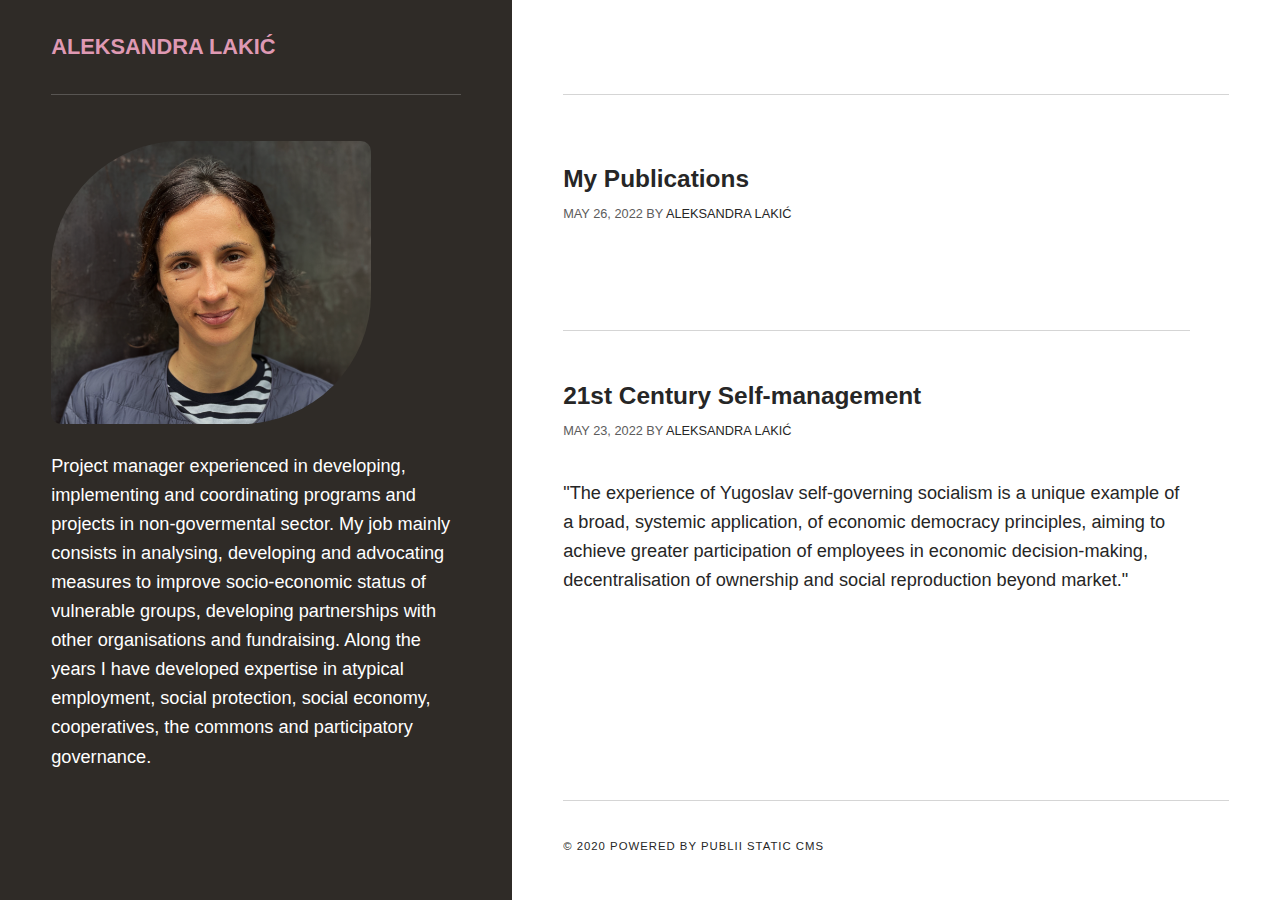
==== index.html @ 72e539fd "Updated from Publii" ====
<!DOCTYPE html><html lang="en"><head><meta charset="utf-8"><meta http-equiv="X-UA-Compatible" content="IE=edge"><meta name="viewport" content="width=device-width,initial-scale=1"><title>Aleksandra Lakić</title><meta name="generator" content="Publii Open-Source CMS for Static Site"><link rel="canonical" href="https://alekslakic.github.io/me/"><link rel="alternate" type="application/atom+xml" href="https://alekslakic.github.io/me/feed.xml"><link rel="alternate" type="application/json" href="https://alekslakic.github.io/me/feed.json"><meta property="og:title" content="Aleksandra Lakić"><meta property="og:site_name" content="Aleksandra Lakić"><meta property="og:description" content=""><meta property="og:url" content="https://alekslakic.github.io/me/"><meta property="og:type" content="website"><style>:root{--body-font:-apple-system,BlinkMacSystemFont,"Segoe UI",Roboto,Oxygen,Ubuntu,Cantarell,"Fira Sans","Droid Sans","Helvetica Neue",Arial,sans-serif,"Apple Color Emoji","Segoe UI Emoji","Segoe UI Symbol";--heading-font:var(--body-font);--logo-font:var(--body-font);--menu-font:var(--body-font)}</style><link rel="stylesheet" href="https://alekslakic.github.io/me/assets/css/style.css?v=4d9eaec50e1549c8563f634a3db238ff"><script type="application/ld+json">{"@context":"http://schema.org","@type":"Organization","name":"Aleksandra Lakić","url":"https://alekslakic.github.io/me/"}</script></head><body><div class="container js-container"><div class="content"><header class="top"><div class="top__item"><a class="logo" href="https://alekslakic.github.io/me/">Aleksandra Lakić</a></div><div class="top__item top__item--right"></div></header><main class="main"><div class="main__left"><header><p><img class="cv" src="aleks1.png"></p><p>Project manager experienced in developing, implementing and coordinating programs and projects in non-govermental sector. My job mainly consists in analysing, developing and advocating measures to improve socio-economic status of vulnerable groups, developing partnerships with other organisations and fundraising. Along the years I have developed expertise in atypical employment, social protection, social economy, cooperatives, the commons and participatory governance.</p></header></div><div class="main__right feed"><div><article class="feed__item"><header><h2><a href="https://alekslakic.github.io/me/my-publications.html">My Publications</a></h2><div class="post__meta"><time datetime="2022-05-26T16:14">May 26, 2022 </time>by <a href="https://alekslakic.github.io/me/authors/aleksandra-lakic/">Aleksandra Lakić</a></div></header><p></p></article><article class="feed__item"><header><h2><a href="https://alekslakic.github.io/me/21st-century-self-management.html">21st Century Self-management</a></h2><div class="post__meta"><time datetime="2022-05-23T21:13">May 23, 2022 </time>by <a href="https://alekslakic.github.io/me/authors/aleksandra-lakic/">Aleksandra Lakić</a></div></header><p>"The experience of Yugoslav self-governing socialism is a unique example of a broad, systemic application, of economic democracy principles, aiming to achieve greater participation of employees in economic decision-making, decentralisation of ownership and social reproduction beyond market."&nbsp;</p></article></div></div></main><footer class="footer"><div class="footer__copyright">&copy; 2020 Powered by Publii Static CMS</div></footer></div></div><script defer="defer" src="https://alekslakic.github.io/me/assets/js/scripts.min.js?v=babd20e2a0a25821e63a0529c9feaae0"></script><script>var images = document.querySelectorAll('img[loading]');

        for (var i = 0; i < images.length; i++) {
            if (images[i].complete) {
                images[i].classList.add('is-loaded');
            } else {
                images[i].addEventListener('load', function () {
                    this.classList.add('is-loaded');
                }, false);
            }
        }</script></body></html>
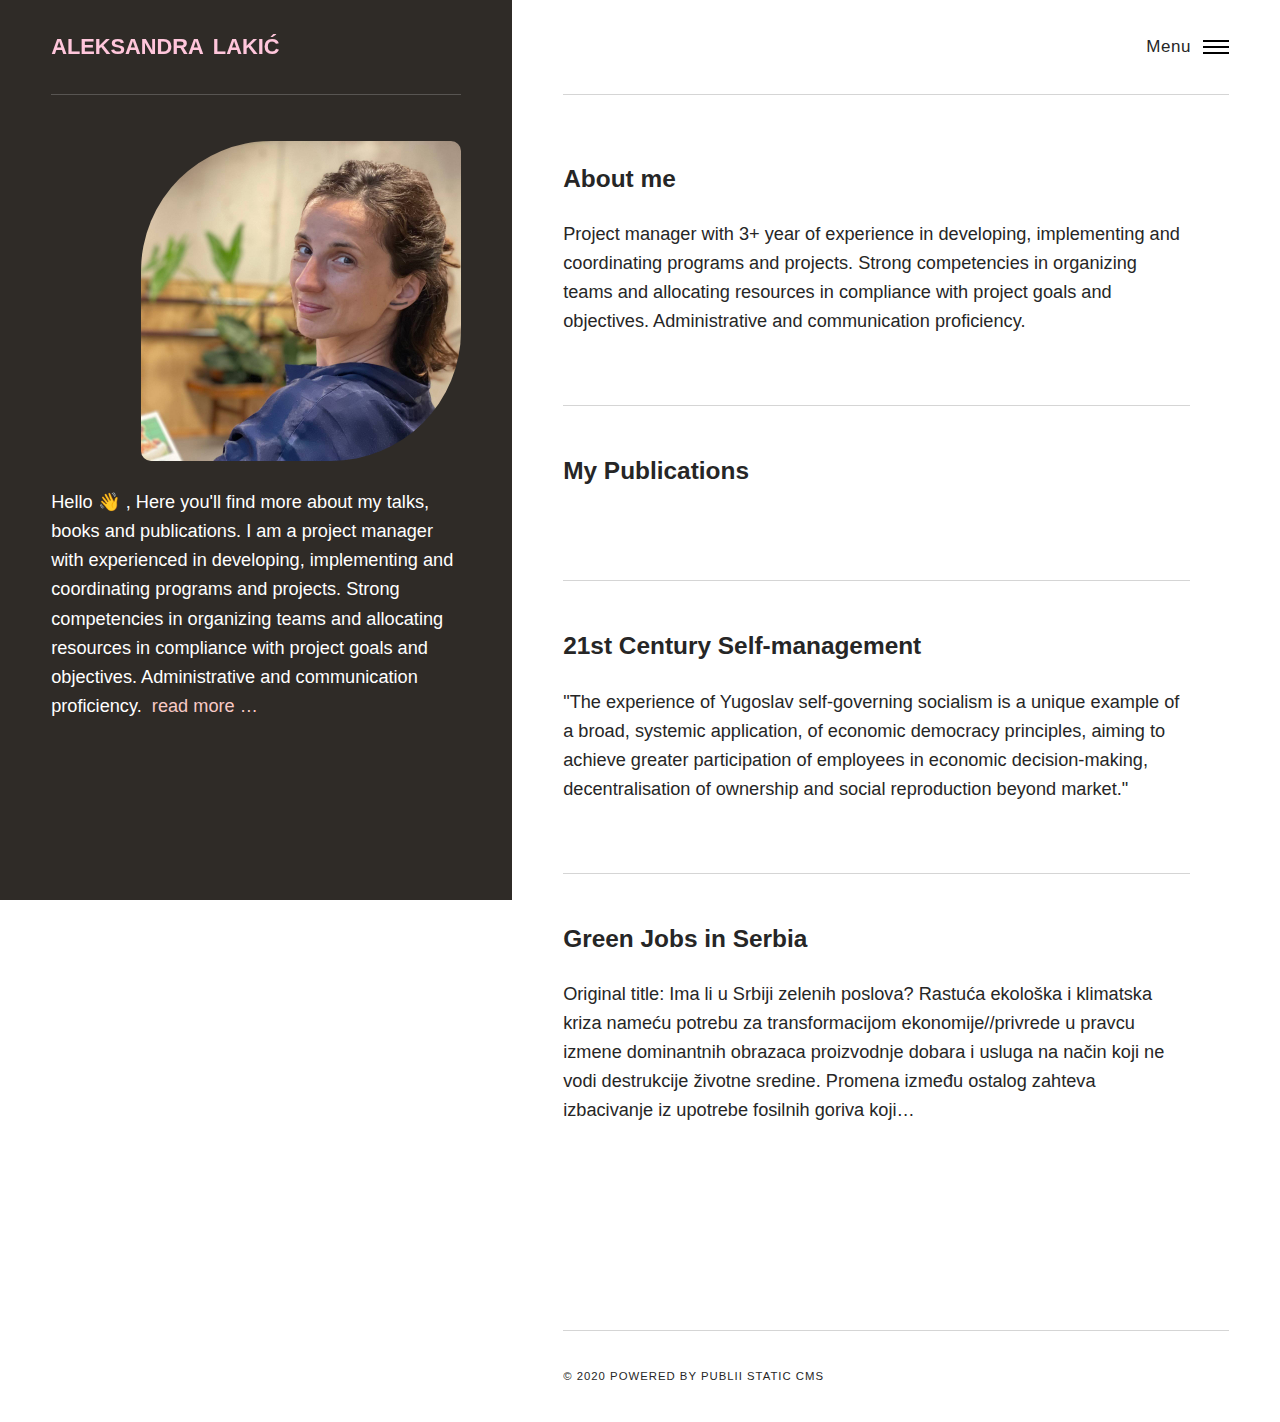
==== commit ef16802d: "Updated from Publii" ====
--- a/index.html
+++ b/index.html
@@ -1,4 +1,4 @@
-<!DOCTYPE html><html lang="en"><head><meta charset="utf-8"><meta http-equiv="X-UA-Compatible" content="IE=edge"><meta name="viewport" content="width=device-width,initial-scale=1"><title>Aleksandra Lakić</title><meta name="generator" content="Publii Open-Source CMS for Static Site"><link rel="canonical" href="https://alekslakic.github.io/me/"><link rel="alternate" type="application/atom+xml" href="https://alekslakic.github.io/me/feed.xml"><link rel="alternate" type="application/json" href="https://alekslakic.github.io/me/feed.json"><meta property="og:title" content="Aleksandra Lakić"><meta property="og:site_name" content="Aleksandra Lakić"><meta property="og:description" content=""><meta property="og:url" content="https://alekslakic.github.io/me/"><meta property="og:type" content="website"><style>:root{--body-font:-apple-system,BlinkMacSystemFont,"Segoe UI",Roboto,Oxygen,Ubuntu,Cantarell,"Fira Sans","Droid Sans","Helvetica Neue",Arial,sans-serif,"Apple Color Emoji","Segoe UI Emoji","Segoe UI Symbol";--heading-font:var(--body-font);--logo-font:var(--body-font);--menu-font:var(--body-font)}</style><link rel="stylesheet" href="https://alekslakic.github.io/me/assets/css/style.css?v=4d9eaec50e1549c8563f634a3db238ff"><script type="application/ld+json">{"@context":"http://schema.org","@type":"Organization","name":"Aleksandra Lakić","url":"https://alekslakic.github.io/me/"}</script></head><body><div class="container js-container"><div class="content"><header class="top"><div class="top__item"><a class="logo" href="https://alekslakic.github.io/me/">Aleksandra Lakić</a></div><div class="top__item top__item--right"></div></header><main class="main"><div class="main__left"><header><p><img class="cv" src="aleks1.png"></p><p>Project manager experienced in developing, implementing and coordinating programs and projects in non-govermental sector. My job mainly consists in analysing, developing and advocating measures to improve socio-economic status of vulnerable groups, developing partnerships with other organisations and fundraising. Along the years I have developed expertise in atypical employment, social protection, social economy, cooperatives, the commons and participatory governance.</p></header></div><div class="main__right feed"><div><article class="feed__item"><header><h2><a href="https://alekslakic.github.io/me/my-publications.html">My Publications</a></h2><div class="post__meta"><time datetime="2022-05-26T16:14">May 26, 2022 </time>by <a href="https://alekslakic.github.io/me/authors/aleksandra-lakic/">Aleksandra Lakić</a></div></header><p></p></article><article class="feed__item"><header><h2><a href="https://alekslakic.github.io/me/21st-century-self-management.html">21st Century Self-management</a></h2><div class="post__meta"><time datetime="2022-05-23T21:13">May 23, 2022 </time>by <a href="https://alekslakic.github.io/me/authors/aleksandra-lakic/">Aleksandra Lakić</a></div></header><p>"The experience of Yugoslav self-governing socialism is a unique example of a broad, systemic application, of economic democracy principles, aiming to achieve greater participation of employees in economic decision-making, decentralisation of ownership and social reproduction beyond market."&nbsp;</p></article></div></div></main><footer class="footer"><div class="footer__copyright">&copy; 2020 Powered by Publii Static CMS</div></footer></div></div><script defer="defer" src="https://alekslakic.github.io/me/assets/js/scripts.min.js?v=babd20e2a0a25821e63a0529c9feaae0"></script><script>var images = document.querySelectorAll('img[loading]');
+<!DOCTYPE html><html lang="en"><head><meta charset="utf-8"><meta http-equiv="X-UA-Compatible" content="IE=edge"><meta name="viewport" content="width=device-width,initial-scale=1"><title>Aleksandra</title><meta name="generator" content="Publii Open-Source CMS for Static Site"><link rel="canonical" href="https://alekslakic.github.io/me/"><link rel="alternate" type="application/atom+xml" href="https://alekslakic.github.io/me/feed.xml"><link rel="alternate" type="application/json" href="https://alekslakic.github.io/me/feed.json"><meta property="og:title" content="Aleksandra"><meta property="og:site_name" content="Aleksandra"><meta property="og:description" content=""><meta property="og:url" content="https://alekslakic.github.io/me/"><meta property="og:type" content="website"><style>:root{--body-font:-apple-system,BlinkMacSystemFont,"Segoe UI",Roboto,Oxygen,Ubuntu,Cantarell,"Fira Sans","Droid Sans","Helvetica Neue",Arial,sans-serif,"Apple Color Emoji","Segoe UI Emoji","Segoe UI Symbol";--heading-font:var(--body-font);--logo-font:var(--body-font);--menu-font:var(--body-font)}</style><link rel="stylesheet" href="https://alekslakic.github.io/me/assets/css/style.css?v=6a5460567e7decb06d8fcbb0d2ef4ff0"><script type="application/ld+json">{"@context":"http://schema.org","@type":"Organization","name":"Aleksandra","url":"https://alekslakic.github.io/me/"}</script></head><body><div class="container js-container"><nav class="menu"><ul class="navbar__menu"><li><a href="https://alekslakic.github.io/me/about-me.html" target="_self">About me</a></li><li><a href="https://alekslakic.github.io/me/tags/articles/" target="_self">Articles</a></li><li class="has-submenu"><a href="#" target="_self">Books and Publications</a><ul class="navbar__submenu"><li><a href="#" target="_self">Model of cooperative organizing according to the needs of independent workers</a></li><li><a href="#" target="_self">Second-class Workers: Forms of non-standard work in Serbia</a></li></ul></li><li><a href="#" target="_self">Talks and lectures</a></li><li><a href="#" target="_self">Contact me</a></li></ul></nav><div class="content"><header class="top"><div class="top__item"><a class="logo" href="https://alekslakic.github.io/me/">Aleksandra</a></div><div class="top__item top__item--right"><button class="menu-toggle js-menu-toggle" aria-label="Menu" aria-expanded="false"><span class="menu-toggle-box"><span class="menu-toggle-inner">Menu</span></span></button></div></header><main class="main"><div class="main__left"><figure class="hero"><img src="https://alekslakic.github.io/me/media/website/aleks4.jpeg" srcset="https://alekslakic.github.io/me/media/website/responsive/aleks4-xs.jpeg 300w, https://alekslakic.github.io/me/media/website/responsive/aleks4-sm.jpeg 480w, https://alekslakic.github.io/me/media/website/responsive/aleks4-md.jpeg 768w, https://alekslakic.github.io/me/media/website/responsive/aleks4-lg.jpeg 1024w, https://alekslakic.github.io/me/media/website/responsive/aleks4-xl.jpeg 1280w, https://alekslakic.github.io/me/media/website/responsive/aleks4-2xl.jpeg 1600w" sizes="(min-width: 61.3125em) 50vw, 100vw" loading="eager" width="1280" height="1280" alt=""></figure><header><p><img class="cv" src="aleks4.jpeg"></p><p>Hello 👋 , Here you'll find more about my talks, books and publications. I am a project manager with experienced in developing, implementing and coordinating programs and projects. Strong competencies in organizing teams and allocating resources in compliance with project goals and objectives. Administrative and communication proficiency.  <span style="color: #f8cac6;"><a href="about-me.html" style="color: #f8cac6;">read more …</a></span></p></header></div><div class="main__right feed"><div><article class="feed__item"><header><h2><a href="https://alekslakic.github.io/me/about-me.html">About me</a></h2><div class="post__meta"><time datetime="2022-05-26T17:15">May 26, 2022 </time>by <a href="https://alekslakic.github.io/me/authors/aleksandra-lakic/">Aleksandra Lakić</a></div></header><p>Project manager with 3+ year of experience in developing, implementing and coordinating programs and projects. Strong competencies in organizing teams and allocating resources in compliance with project goals and objectives. Administrative and communication proficiency. </p></article><article class="feed__item"><header><h2><a href="https://alekslakic.github.io/me/my-publications.html">My Publications</a></h2><div class="post__meta"><time datetime="2022-05-26T16:14">May 26, 2022 </time>by <a href="https://alekslakic.github.io/me/authors/aleksandra-lakic/">Aleksandra Lakić</a></div></header><p></p></article><article class="feed__item"><header><h2><a href="https://alekslakic.github.io/me/21st-century-self-management.html">21st Century Self-management</a></h2><div class="post__meta"><time datetime="2022-05-23T21:13">May 23, 2022 </time>by <a href="https://alekslakic.github.io/me/authors/aleksandra-lakic/">Aleksandra Lakić</a></div></header><p>"The experience of Yugoslav self-governing socialism is a unique example of a broad, systemic application, of economic democracy principles, aiming to achieve greater participation of employees in economic decision-making, decentralisation of ownership and social reproduction beyond market."&nbsp;</p></article><article class="feed__item"><header><h2><a href="https://alekslakic.github.io/me/green-jobs-in-serbia.html">Green Jobs in Serbia</a></h2><div class="post__meta"><time datetime="2018-05-26T17:09">May 26, 2018 </time>by <a href="https://alekslakic.github.io/me/authors/aleksandra-lakic/">Aleksandra Lakić</a></div></header><p>Original title: Ima li u Srbiji zelenih poslova? Rastuća ekološka i klimatska kriza nameću potrebu za transformacijom ekonomije//privrede u pravcu izmene dominantnih obrazaca proizvodnje dobara i usluga na način koji ne vodi destrukcije životne sredine. Promena između ostalog zahteva izbacivanje iz upotrebe fosilnih goriva koji&hellip;</p></article></div></div></main><footer class="footer"><div class="footer__copyright">&copy; 2020 Powered by Publii Static CMS</div></footer></div></div><script defer="defer" src="https://alekslakic.github.io/me/assets/js/scripts.min.js?v=babd20e2a0a25821e63a0529c9feaae0"></script><script>var images = document.querySelectorAll('img[loading]');
 
         for (var i = 0; i < images.length; i++) {
             if (images[i].complete) {
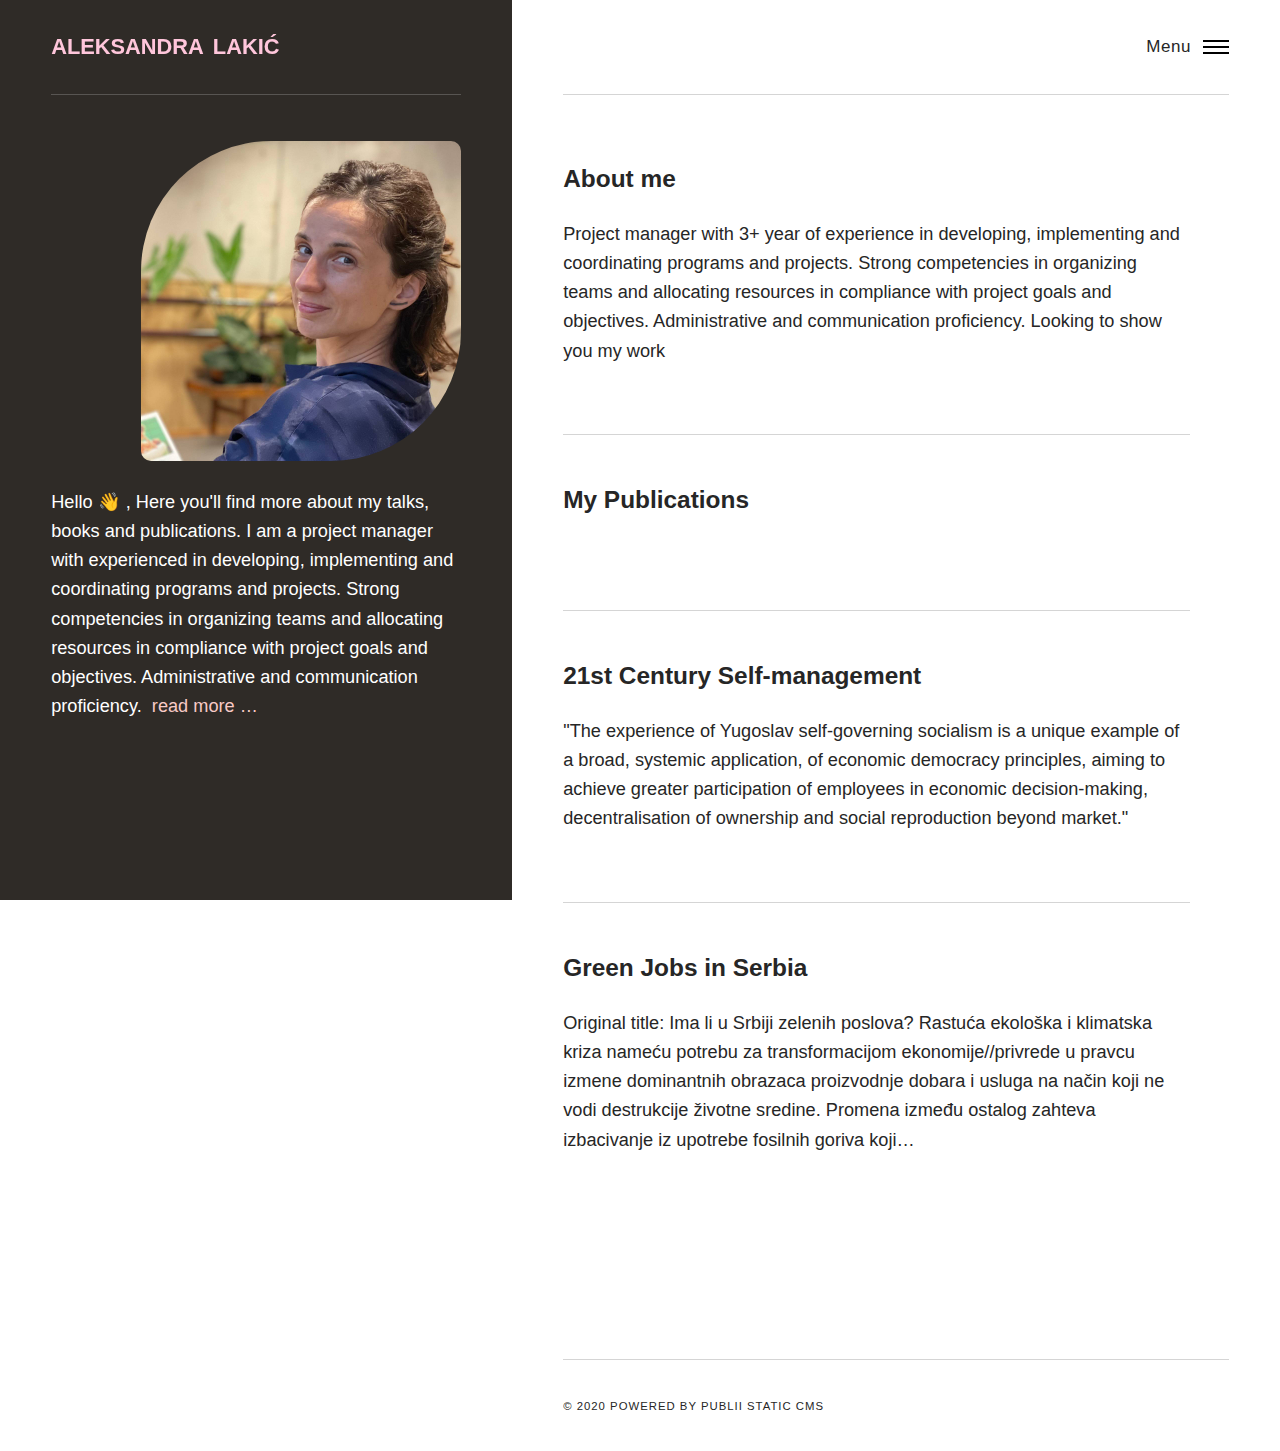
==== commit f15a5f78: "Updated from Publii" ====
--- a/index.html
+++ b/index.html
@@ -1,4 +1,4 @@
-<!DOCTYPE html><html lang="en"><head><meta charset="utf-8"><meta http-equiv="X-UA-Compatible" content="IE=edge"><meta name="viewport" content="width=device-width,initial-scale=1"><title>Aleksandra</title><meta name="generator" content="Publii Open-Source CMS for Static Site"><link rel="canonical" href="https://alekslakic.github.io/me/"><link rel="alternate" type="application/atom+xml" href="https://alekslakic.github.io/me/feed.xml"><link rel="alternate" type="application/json" href="https://alekslakic.github.io/me/feed.json"><meta property="og:title" content="Aleksandra"><meta property="og:site_name" content="Aleksandra"><meta property="og:description" content=""><meta property="og:url" content="https://alekslakic.github.io/me/"><meta property="og:type" content="website"><style>:root{--body-font:-apple-system,BlinkMacSystemFont,"Segoe UI",Roboto,Oxygen,Ubuntu,Cantarell,"Fira Sans","Droid Sans","Helvetica Neue",Arial,sans-serif,"Apple Color Emoji","Segoe UI Emoji","Segoe UI Symbol";--heading-font:var(--body-font);--logo-font:var(--body-font);--menu-font:var(--body-font)}</style><link rel="stylesheet" href="https://alekslakic.github.io/me/assets/css/style.css?v=6a5460567e7decb06d8fcbb0d2ef4ff0"><script type="application/ld+json">{"@context":"http://schema.org","@type":"Organization","name":"Aleksandra","url":"https://alekslakic.github.io/me/"}</script></head><body><div class="container js-container"><nav class="menu"><ul class="navbar__menu"><li><a href="https://alekslakic.github.io/me/about-me.html" target="_self">About me</a></li><li><a href="https://alekslakic.github.io/me/tags/articles/" target="_self">Articles</a></li><li class="has-submenu"><a href="#" target="_self">Books and Publications</a><ul class="navbar__submenu"><li><a href="#" target="_self">Model of cooperative organizing according to the needs of independent workers</a></li><li><a href="#" target="_self">Second-class Workers: Forms of non-standard work in Serbia</a></li></ul></li><li><a href="#" target="_self">Talks and lectures</a></li><li><a href="#" target="_self">Contact me</a></li></ul></nav><div class="content"><header class="top"><div class="top__item"><a class="logo" href="https://alekslakic.github.io/me/">Aleksandra</a></div><div class="top__item top__item--right"><button class="menu-toggle js-menu-toggle" aria-label="Menu" aria-expanded="false"><span class="menu-toggle-box"><span class="menu-toggle-inner">Menu</span></span></button></div></header><main class="main"><div class="main__left"><figure class="hero"><img src="https://alekslakic.github.io/me/media/website/aleks4.jpeg" srcset="https://alekslakic.github.io/me/media/website/responsive/aleks4-xs.jpeg 300w, https://alekslakic.github.io/me/media/website/responsive/aleks4-sm.jpeg 480w, https://alekslakic.github.io/me/media/website/responsive/aleks4-md.jpeg 768w, https://alekslakic.github.io/me/media/website/responsive/aleks4-lg.jpeg 1024w, https://alekslakic.github.io/me/media/website/responsive/aleks4-xl.jpeg 1280w, https://alekslakic.github.io/me/media/website/responsive/aleks4-2xl.jpeg 1600w" sizes="(min-width: 61.3125em) 50vw, 100vw" loading="eager" width="1280" height="1280" alt=""></figure><header><p><img class="cv" src="aleks4.jpeg"></p><p>Hello 👋 , Here you'll find more about my talks, books and publications. I am a project manager with experienced in developing, implementing and coordinating programs and projects. Strong competencies in organizing teams and allocating resources in compliance with project goals and objectives. Administrative and communication proficiency.  <span style="color: #f8cac6;"><a href="about-me.html" style="color: #f8cac6;">read more …</a></span></p></header></div><div class="main__right feed"><div><article class="feed__item"><header><h2><a href="https://alekslakic.github.io/me/about-me.html">About me</a></h2><div class="post__meta"><time datetime="2022-05-26T17:15">May 26, 2022 </time>by <a href="https://alekslakic.github.io/me/authors/aleksandra-lakic/">Aleksandra Lakić</a></div></header><p>Project manager with 3+ year of experience in developing, implementing and coordinating programs and projects. Strong competencies in organizing teams and allocating resources in compliance with project goals and objectives. Administrative and communication proficiency. </p></article><article class="feed__item"><header><h2><a href="https://alekslakic.github.io/me/my-publications.html">My Publications</a></h2><div class="post__meta"><time datetime="2022-05-26T16:14">May 26, 2022 </time>by <a href="https://alekslakic.github.io/me/authors/aleksandra-lakic/">Aleksandra Lakić</a></div></header><p></p></article><article class="feed__item"><header><h2><a href="https://alekslakic.github.io/me/21st-century-self-management.html">21st Century Self-management</a></h2><div class="post__meta"><time datetime="2022-05-23T21:13">May 23, 2022 </time>by <a href="https://alekslakic.github.io/me/authors/aleksandra-lakic/">Aleksandra Lakić</a></div></header><p>"The experience of Yugoslav self-governing socialism is a unique example of a broad, systemic application, of economic democracy principles, aiming to achieve greater participation of employees in economic decision-making, decentralisation of ownership and social reproduction beyond market."&nbsp;</p></article><article class="feed__item"><header><h2><a href="https://alekslakic.github.io/me/green-jobs-in-serbia.html">Green Jobs in Serbia</a></h2><div class="post__meta"><time datetime="2018-05-26T17:09">May 26, 2018 </time>by <a href="https://alekslakic.github.io/me/authors/aleksandra-lakic/">Aleksandra Lakić</a></div></header><p>Original title: Ima li u Srbiji zelenih poslova? Rastuća ekološka i klimatska kriza nameću potrebu za transformacijom ekonomije//privrede u pravcu izmene dominantnih obrazaca proizvodnje dobara i usluga na način koji ne vodi destrukcije životne sredine. Promena između ostalog zahteva izbacivanje iz upotrebe fosilnih goriva koji&hellip;</p></article></div></div></main><footer class="footer"><div class="footer__copyright">&copy; 2020 Powered by Publii Static CMS</div></footer></div></div><script defer="defer" src="https://alekslakic.github.io/me/assets/js/scripts.min.js?v=babd20e2a0a25821e63a0529c9feaae0"></script><script>var images = document.querySelectorAll('img[loading]');
+<!DOCTYPE html><html lang="en"><head><meta charset="utf-8"><meta http-equiv="X-UA-Compatible" content="IE=edge"><meta name="viewport" content="width=device-width,initial-scale=1"><title>Aleksandra</title><meta name="generator" content="Publii Open-Source CMS for Static Site"><link rel="canonical" href="https://alekslakic.github.io/me/"><link rel="alternate" type="application/atom+xml" href="https://alekslakic.github.io/me/feed.xml"><link rel="alternate" type="application/json" href="https://alekslakic.github.io/me/feed.json"><meta property="og:title" content="Aleksandra"><meta property="og:site_name" content="Aleksandra"><meta property="og:description" content=""><meta property="og:url" content="https://alekslakic.github.io/me/"><meta property="og:type" content="website"><style>:root{--body-font:-apple-system,BlinkMacSystemFont,"Segoe UI",Roboto,Oxygen,Ubuntu,Cantarell,"Fira Sans","Droid Sans","Helvetica Neue",Arial,sans-serif,"Apple Color Emoji","Segoe UI Emoji","Segoe UI Symbol";--heading-font:var(--body-font);--logo-font:var(--body-font);--menu-font:var(--body-font)}</style><link rel="stylesheet" href="https://alekslakic.github.io/me/assets/css/style.css?v=4151d8c3ea32267c9edd113ba95432c8"><script type="application/ld+json">{"@context":"http://schema.org","@type":"Organization","name":"Aleksandra","url":"https://alekslakic.github.io/me/"}</script></head><body><div class="container js-container"><nav class="menu"><ul class="navbar__menu"><li class="languages"><a href="https://alekslakic.github.io/sr/" target="_self">SR</a></li><li><a href="https://alekslakic.github.io/me/about-me.html" target="_self">About me</a></li><li><a href="https://alekslakic.github.io/me/tags/articles/" target="_self">Articles</a></li><li class="has-submenu"><a href="#" target="_self">Books and Publications</a><ul class="navbar__submenu"><li><a href="#" target="_self">Model of cooperative organizing according to the needs of independent workers</a></li><li><a href="#" target="_self">Second-class Workers: Forms of non-standard work in Serbia</a></li></ul></li><li><a href="#" target="_self">Talks and lectures</a></li><li><a href="#" target="_self">Contact me</a></li></ul></nav><div class="content"><header class="top"><div class="top__item"><a class="logo" href="https://alekslakic.github.io/me/">Aleksandra</a></div><div class="top__item top__item--right"><button class="menu-toggle js-menu-toggle" aria-label="Menu" aria-expanded="false"><span class="menu-toggle-box"><span class="menu-toggle-inner">Menu</span></span></button></div></header><main class="main"><div class="main__left"><figure class="hero"><img src="https://alekslakic.github.io/me/media/website/aleks4.jpeg" srcset="https://alekslakic.github.io/me/media/website/responsive/aleks4-xs.jpeg 300w, https://alekslakic.github.io/me/media/website/responsive/aleks4-sm.jpeg 480w, https://alekslakic.github.io/me/media/website/responsive/aleks4-md.jpeg 768w, https://alekslakic.github.io/me/media/website/responsive/aleks4-lg.jpeg 1024w, https://alekslakic.github.io/me/media/website/responsive/aleks4-xl.jpeg 1280w, https://alekslakic.github.io/me/media/website/responsive/aleks4-2xl.jpeg 1600w" sizes="(min-width: 61.3125em) 50vw, 100vw" loading="eager" width="1280" height="1280" alt=""></figure><header><p><img class="cv" src="aleks4.jpeg"></p><p>Hello 👋 , Here you'll find more about my talks, books and publications. I am a project manager with experienced in developing, implementing and coordinating programs and projects. Strong competencies in organizing teams and allocating resources in compliance with project goals and objectives. Administrative and communication proficiency.  <span style="color: #f8cac6;"><a href="about-me.html" style="color: #f8cac6;">read more …</a></span></p></header></div><div class="main__right feed"><div><article class="feed__item"><header><h2><a href="https://alekslakic.github.io/me/about-me.html">About me</a></h2><div class="post__meta"><time datetime="2022-05-26T17:15">May 26, 2022 </time>by <a href="https://alekslakic.github.io/me/authors/aleksandra-lakic/">Aleksandra Lakić</a></div></header><p>Project manager with 3+ year of experience in developing, implementing and coordinating programs and projects. Strong competencies in organizing teams and allocating resources in compliance with project goals and objectives. Administrative and communication proficiency. Looking to show you my work</p></article><article class="feed__item"><header><h2><a href="https://alekslakic.github.io/me/my-publications.html">My Publications</a></h2><div class="post__meta"><time datetime="2022-05-26T16:14">May 26, 2022 </time>by <a href="https://alekslakic.github.io/me/authors/aleksandra-lakic/">Aleksandra Lakić</a></div></header><p></p></article><article class="feed__item"><header><h2><a href="https://alekslakic.github.io/me/21st-century-self-management.html">21st Century Self-management</a></h2><div class="post__meta"><time datetime="2022-05-23T21:13">May 23, 2022 </time>by <a href="https://alekslakic.github.io/me/authors/aleksandra-lakic/">Aleksandra Lakić</a></div></header><p>"The experience of Yugoslav self-governing socialism is a unique example of a broad, systemic application, of economic democracy principles, aiming to achieve greater participation of employees in economic decision-making, decentralisation of ownership and social reproduction beyond market."&nbsp;</p></article><article class="feed__item"><header><h2><a href="https://alekslakic.github.io/me/green-jobs-in-serbia.html">Green Jobs in Serbia</a></h2><div class="post__meta"><time datetime="2018-05-26T17:09">May 26, 2018 </time>by <a href="https://alekslakic.github.io/me/authors/aleksandra-lakic/">Aleksandra Lakić</a></div></header><p>Original title: Ima li u Srbiji zelenih poslova? Rastuća ekološka i klimatska kriza nameću potrebu za transformacijom ekonomije//privrede u pravcu izmene dominantnih obrazaca proizvodnje dobara i usluga na način koji ne vodi destrukcije životne sredine. Promena između ostalog zahteva izbacivanje iz upotrebe fosilnih goriva koji&hellip;</p></article></div></div></main><footer class="footer"><div class="footer__copyright">&copy; 2020 Powered by Publii Static CMS</div></footer></div></div><script defer="defer" src="https://alekslakic.github.io/me/assets/js/scripts.min.js?v=babd20e2a0a25821e63a0529c9feaae0"></script><script>var images = document.querySelectorAll('img[loading]');
 
         for (var i = 0; i < images.length; i++) {
             if (images[i].complete) {
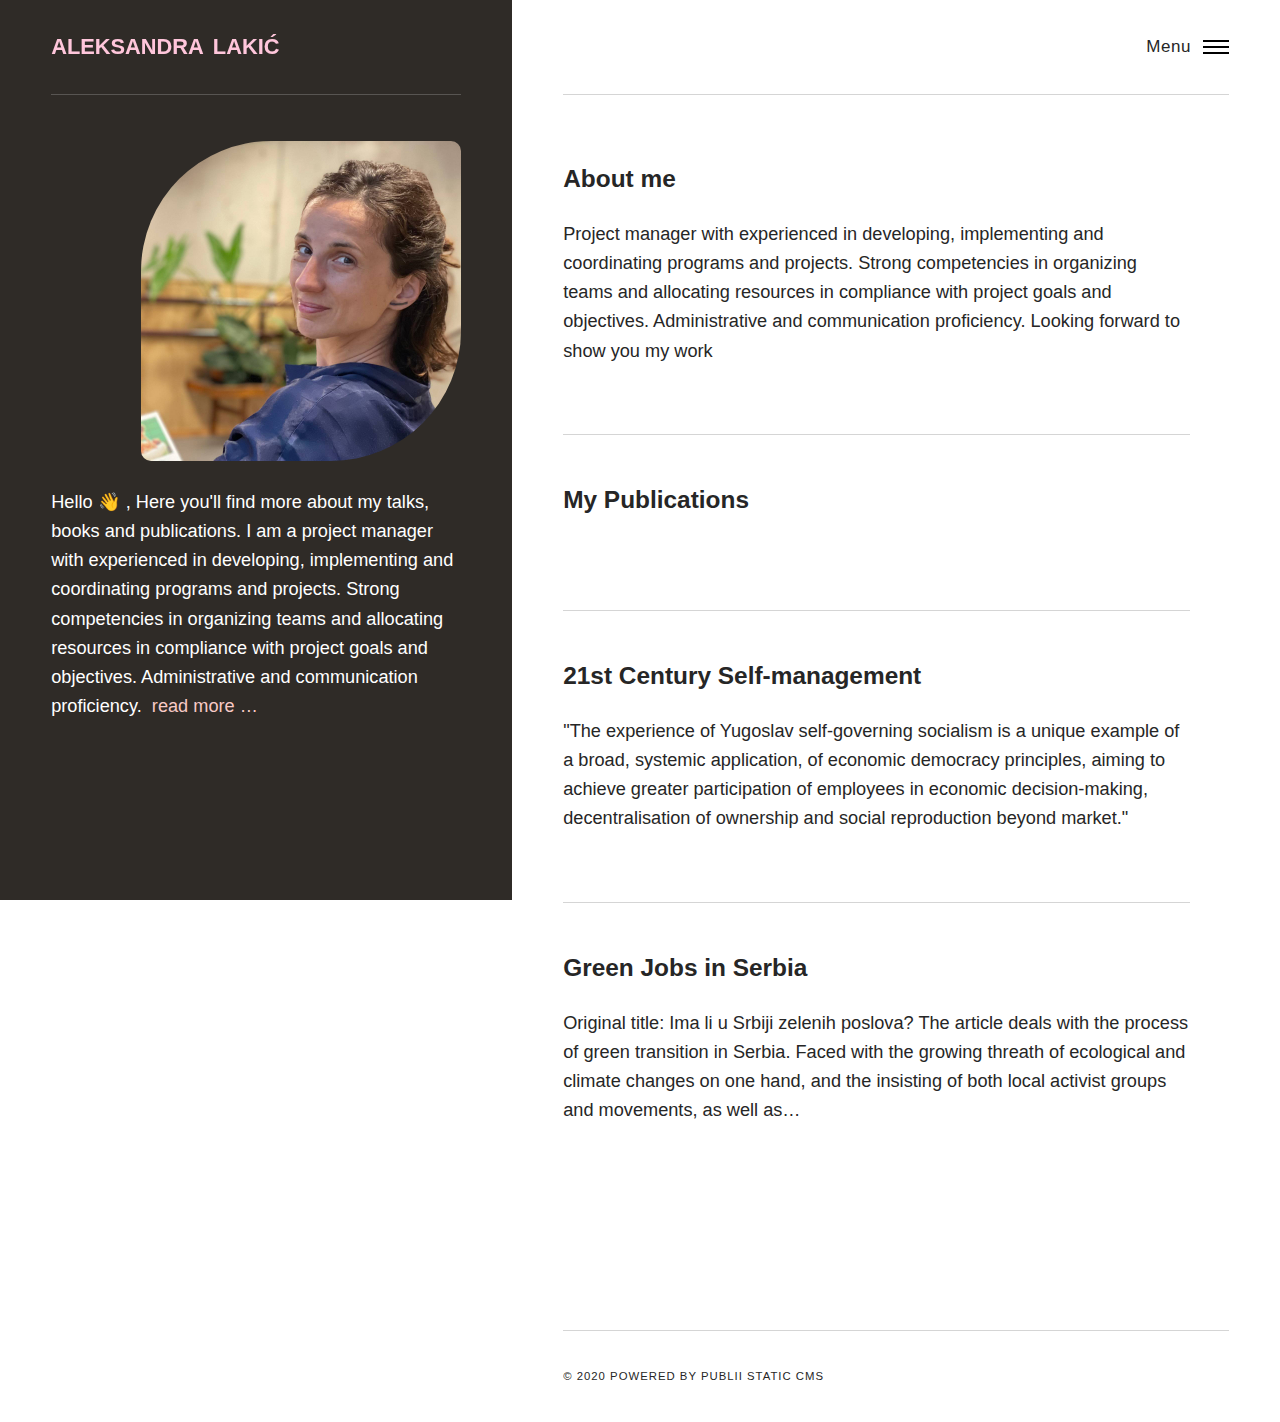
==== commit 132e8b32: "Updated from Publii" ====
--- a/index.html
+++ b/index.html
@@ -1,4 +1,4 @@
-<!DOCTYPE html><html lang="en"><head><meta charset="utf-8"><meta http-equiv="X-UA-Compatible" content="IE=edge"><meta name="viewport" content="width=device-width,initial-scale=1"><title>Aleksandra</title><meta name="generator" content="Publii Open-Source CMS for Static Site"><link rel="canonical" href="https://alekslakic.github.io/me/"><link rel="alternate" type="application/atom+xml" href="https://alekslakic.github.io/me/feed.xml"><link rel="alternate" type="application/json" href="https://alekslakic.github.io/me/feed.json"><meta property="og:title" content="Aleksandra"><meta property="og:site_name" content="Aleksandra"><meta property="og:description" content=""><meta property="og:url" content="https://alekslakic.github.io/me/"><meta property="og:type" content="website"><style>:root{--body-font:-apple-system,BlinkMacSystemFont,"Segoe UI",Roboto,Oxygen,Ubuntu,Cantarell,"Fira Sans","Droid Sans","Helvetica Neue",Arial,sans-serif,"Apple Color Emoji","Segoe UI Emoji","Segoe UI Symbol";--heading-font:var(--body-font);--logo-font:var(--body-font);--menu-font:var(--body-font)}</style><link rel="stylesheet" href="https://alekslakic.github.io/me/assets/css/style.css?v=4151d8c3ea32267c9edd113ba95432c8"><script type="application/ld+json">{"@context":"http://schema.org","@type":"Organization","name":"Aleksandra","url":"https://alekslakic.github.io/me/"}</script></head><body><div class="container js-container"><nav class="menu"><ul class="navbar__menu"><li class="languages"><a href="https://alekslakic.github.io/sr/" target="_self">SR</a></li><li><a href="https://alekslakic.github.io/me/about-me.html" target="_self">About me</a></li><li><a href="https://alekslakic.github.io/me/tags/articles/" target="_self">Articles</a></li><li class="has-submenu"><a href="#" target="_self">Books and Publications</a><ul class="navbar__submenu"><li><a href="#" target="_self">Model of cooperative organizing according to the needs of independent workers</a></li><li><a href="#" target="_self">Second-class Workers: Forms of non-standard work in Serbia</a></li></ul></li><li><a href="#" target="_self">Talks and lectures</a></li><li><a href="#" target="_self">Contact me</a></li></ul></nav><div class="content"><header class="top"><div class="top__item"><a class="logo" href="https://alekslakic.github.io/me/">Aleksandra</a></div><div class="top__item top__item--right"><button class="menu-toggle js-menu-toggle" aria-label="Menu" aria-expanded="false"><span class="menu-toggle-box"><span class="menu-toggle-inner">Menu</span></span></button></div></header><main class="main"><div class="main__left"><figure class="hero"><img src="https://alekslakic.github.io/me/media/website/aleks4.jpeg" srcset="https://alekslakic.github.io/me/media/website/responsive/aleks4-xs.jpeg 300w, https://alekslakic.github.io/me/media/website/responsive/aleks4-sm.jpeg 480w, https://alekslakic.github.io/me/media/website/responsive/aleks4-md.jpeg 768w, https://alekslakic.github.io/me/media/website/responsive/aleks4-lg.jpeg 1024w, https://alekslakic.github.io/me/media/website/responsive/aleks4-xl.jpeg 1280w, https://alekslakic.github.io/me/media/website/responsive/aleks4-2xl.jpeg 1600w" sizes="(min-width: 61.3125em) 50vw, 100vw" loading="eager" width="1280" height="1280" alt=""></figure><header><p><img class="cv" src="aleks4.jpeg"></p><p>Hello 👋 , Here you'll find more about my talks, books and publications. I am a project manager with experienced in developing, implementing and coordinating programs and projects. Strong competencies in organizing teams and allocating resources in compliance with project goals and objectives. Administrative and communication proficiency.  <span style="color: #f8cac6;"><a href="about-me.html" style="color: #f8cac6;">read more …</a></span></p></header></div><div class="main__right feed"><div><article class="feed__item"><header><h2><a href="https://alekslakic.github.io/me/about-me.html">About me</a></h2><div class="post__meta"><time datetime="2022-05-26T17:15">May 26, 2022 </time>by <a href="https://alekslakic.github.io/me/authors/aleksandra-lakic/">Aleksandra Lakić</a></div></header><p>Project manager with 3+ year of experience in developing, implementing and coordinating programs and projects. Strong competencies in organizing teams and allocating resources in compliance with project goals and objectives. Administrative and communication proficiency. Looking to show you my work</p></article><article class="feed__item"><header><h2><a href="https://alekslakic.github.io/me/my-publications.html">My Publications</a></h2><div class="post__meta"><time datetime="2022-05-26T16:14">May 26, 2022 </time>by <a href="https://alekslakic.github.io/me/authors/aleksandra-lakic/">Aleksandra Lakić</a></div></header><p></p></article><article class="feed__item"><header><h2><a href="https://alekslakic.github.io/me/21st-century-self-management.html">21st Century Self-management</a></h2><div class="post__meta"><time datetime="2022-05-23T21:13">May 23, 2022 </time>by <a href="https://alekslakic.github.io/me/authors/aleksandra-lakic/">Aleksandra Lakić</a></div></header><p>"The experience of Yugoslav self-governing socialism is a unique example of a broad, systemic application, of economic democracy principles, aiming to achieve greater participation of employees in economic decision-making, decentralisation of ownership and social reproduction beyond market."&nbsp;</p></article><article class="feed__item"><header><h2><a href="https://alekslakic.github.io/me/green-jobs-in-serbia.html">Green Jobs in Serbia</a></h2><div class="post__meta"><time datetime="2018-05-26T17:09">May 26, 2018 </time>by <a href="https://alekslakic.github.io/me/authors/aleksandra-lakic/">Aleksandra Lakić</a></div></header><p>Original title: Ima li u Srbiji zelenih poslova? Rastuća ekološka i klimatska kriza nameću potrebu za transformacijom ekonomije//privrede u pravcu izmene dominantnih obrazaca proizvodnje dobara i usluga na način koji ne vodi destrukcije životne sredine. Promena između ostalog zahteva izbacivanje iz upotrebe fosilnih goriva koji&hellip;</p></article></div></div></main><footer class="footer"><div class="footer__copyright">&copy; 2020 Powered by Publii Static CMS</div></footer></div></div><script defer="defer" src="https://alekslakic.github.io/me/assets/js/scripts.min.js?v=babd20e2a0a25821e63a0529c9feaae0"></script><script>var images = document.querySelectorAll('img[loading]');
+<!DOCTYPE html><html lang="en"><head><meta charset="utf-8"><meta http-equiv="X-UA-Compatible" content="IE=edge"><meta name="viewport" content="width=device-width,initial-scale=1"><title>Aleksandra</title><meta name="generator" content="Publii Open-Source CMS for Static Site"><link rel="canonical" href="https://alekslakic.github.io/me/"><link rel="alternate" type="application/atom+xml" href="https://alekslakic.github.io/me/feed.xml"><link rel="alternate" type="application/json" href="https://alekslakic.github.io/me/feed.json"><meta property="og:title" content="Aleksandra"><meta property="og:site_name" content="Aleksandra"><meta property="og:description" content=""><meta property="og:url" content="https://alekslakic.github.io/me/"><meta property="og:type" content="website"><style>:root{--body-font:-apple-system,BlinkMacSystemFont,"Segoe UI",Roboto,Oxygen,Ubuntu,Cantarell,"Fira Sans","Droid Sans","Helvetica Neue",Arial,sans-serif,"Apple Color Emoji","Segoe UI Emoji","Segoe UI Symbol";--heading-font:var(--body-font);--logo-font:var(--body-font);--menu-font:var(--body-font)}</style><link rel="stylesheet" href="https://alekslakic.github.io/me/assets/css/style.css?v=4151d8c3ea32267c9edd113ba95432c8"><script type="application/ld+json">{"@context":"http://schema.org","@type":"Organization","name":"Aleksandra","url":"https://alekslakic.github.io/me/"}</script></head><body><div class="container js-container"><nav class="menu"><ul class="navbar__menu"><li class="languages"><a href="https://alekslakic.github.io/sr/" target="_self">SR</a></li><li><a href="https://alekslakic.github.io/me/about-me.html" target="_self">About me</a></li><li><a href="https://alekslakic.github.io/me/tags/articles/" target="_self">Articles</a></li><li class="has-submenu"><a href="#" target="_self">Books and Publications</a><ul class="navbar__submenu"><li><a href="#" target="_self">Model of cooperative organizing according to the needs of independent workers</a></li><li><a href="#" target="_self">Second-class Workers: Forms of non-standard work in Serbia</a></li></ul></li><li><a href="#" target="_self">Talks and lectures</a></li><li><a href="#" target="_self">Contact me</a></li></ul></nav><div class="content"><header class="top"><div class="top__item"><a class="logo" href="https://alekslakic.github.io/me/">Aleksandra</a></div><div class="top__item top__item--right"><button class="menu-toggle js-menu-toggle" aria-label="Menu" aria-expanded="false"><span class="menu-toggle-box"><span class="menu-toggle-inner">Menu</span></span></button></div></header><main class="main"><div class="main__left"><figure class="hero"><img src="https://alekslakic.github.io/me/media/website/aleks4.jpeg" srcset="https://alekslakic.github.io/me/media/website/responsive/aleks4-xs.jpeg 300w, https://alekslakic.github.io/me/media/website/responsive/aleks4-sm.jpeg 480w, https://alekslakic.github.io/me/media/website/responsive/aleks4-md.jpeg 768w, https://alekslakic.github.io/me/media/website/responsive/aleks4-lg.jpeg 1024w, https://alekslakic.github.io/me/media/website/responsive/aleks4-xl.jpeg 1280w, https://alekslakic.github.io/me/media/website/responsive/aleks4-2xl.jpeg 1600w" sizes="(min-width: 61.3125em) 50vw, 100vw" loading="eager" width="1280" height="1280" alt=""></figure><header><p><img class="cv" src="aleks4.jpeg"></p><p>Hello 👋 , Here you'll find more about my talks, books and publications. I am a project manager with experienced in developing, implementing and coordinating programs and projects. Strong competencies in organizing teams and allocating resources in compliance with project goals and objectives. Administrative and communication proficiency.  <span style="color: #f8cac6;"><a href="about-me.html" style="color: #f8cac6;">read more …</a></span></p></header></div><div class="main__right feed"><div><article class="feed__item"><header><h2><a href="https://alekslakic.github.io/me/about-me.html">About me</a></h2><div class="post__meta"><time datetime="2022-05-26T17:15">May 26, 2022 </time>by <a href="https://alekslakic.github.io/me/authors/aleksandra-lakic/">Aleksandra Lakić</a></div></header><p>Project manager with experienced in developing, implementing and coordinating programs and projects. Strong competencies in organizing teams and allocating resources in compliance with project goals and objectives. Administrative and communication proficiency. Looking forward to show you my work</p></article><article class="feed__item"><header><h2><a href="https://alekslakic.github.io/me/my-publications.html">My Publications</a></h2><div class="post__meta"><time datetime="2022-05-26T16:14">May 26, 2022 </time>by <a href="https://alekslakic.github.io/me/authors/aleksandra-lakic/">Aleksandra Lakić</a></div></header><p></p></article><article class="feed__item"><header><h2><a href="https://alekslakic.github.io/me/21st-century-self-management.html">21st Century Self-management</a></h2><div class="post__meta"><time datetime="2022-05-23T21:13">May 23, 2022 </time>by <a href="https://alekslakic.github.io/me/authors/aleksandra-lakic/">Aleksandra Lakić</a></div></header><p>"The experience of Yugoslav self-governing socialism is a unique example of a broad, systemic application, of economic democracy principles, aiming to achieve greater participation of employees in economic decision-making, decentralisation of ownership and social reproduction beyond market."&nbsp;</p></article><article class="feed__item"><header><h2><a href="https://alekslakic.github.io/me/green-jobs-in-serbia.html">Green Jobs in Serbia</a></h2><div class="post__meta"><time datetime="2018-05-26T17:09">May 26, 2018 </time>by <a href="https://alekslakic.github.io/me/authors/aleksandra-lakic/">Aleksandra Lakić</a></div></header><p>Original title: Ima li u Srbiji zelenih poslova? The article deals with the process of green transition in Serbia. Faced with the growing threath of ecological and climate changes on one hand, and the insisting of both local activist groups and movements, as well as&hellip;</p></article></div></div></main><footer class="footer"><div class="footer__copyright">&copy; 2020 Powered by Publii Static CMS</div></footer></div></div><script defer="defer" src="https://alekslakic.github.io/me/assets/js/scripts.min.js?v=babd20e2a0a25821e63a0529c9feaae0"></script><script>var images = document.querySelectorAll('img[loading]');
 
         for (var i = 0; i < images.length; i++) {
             if (images[i].complete) {
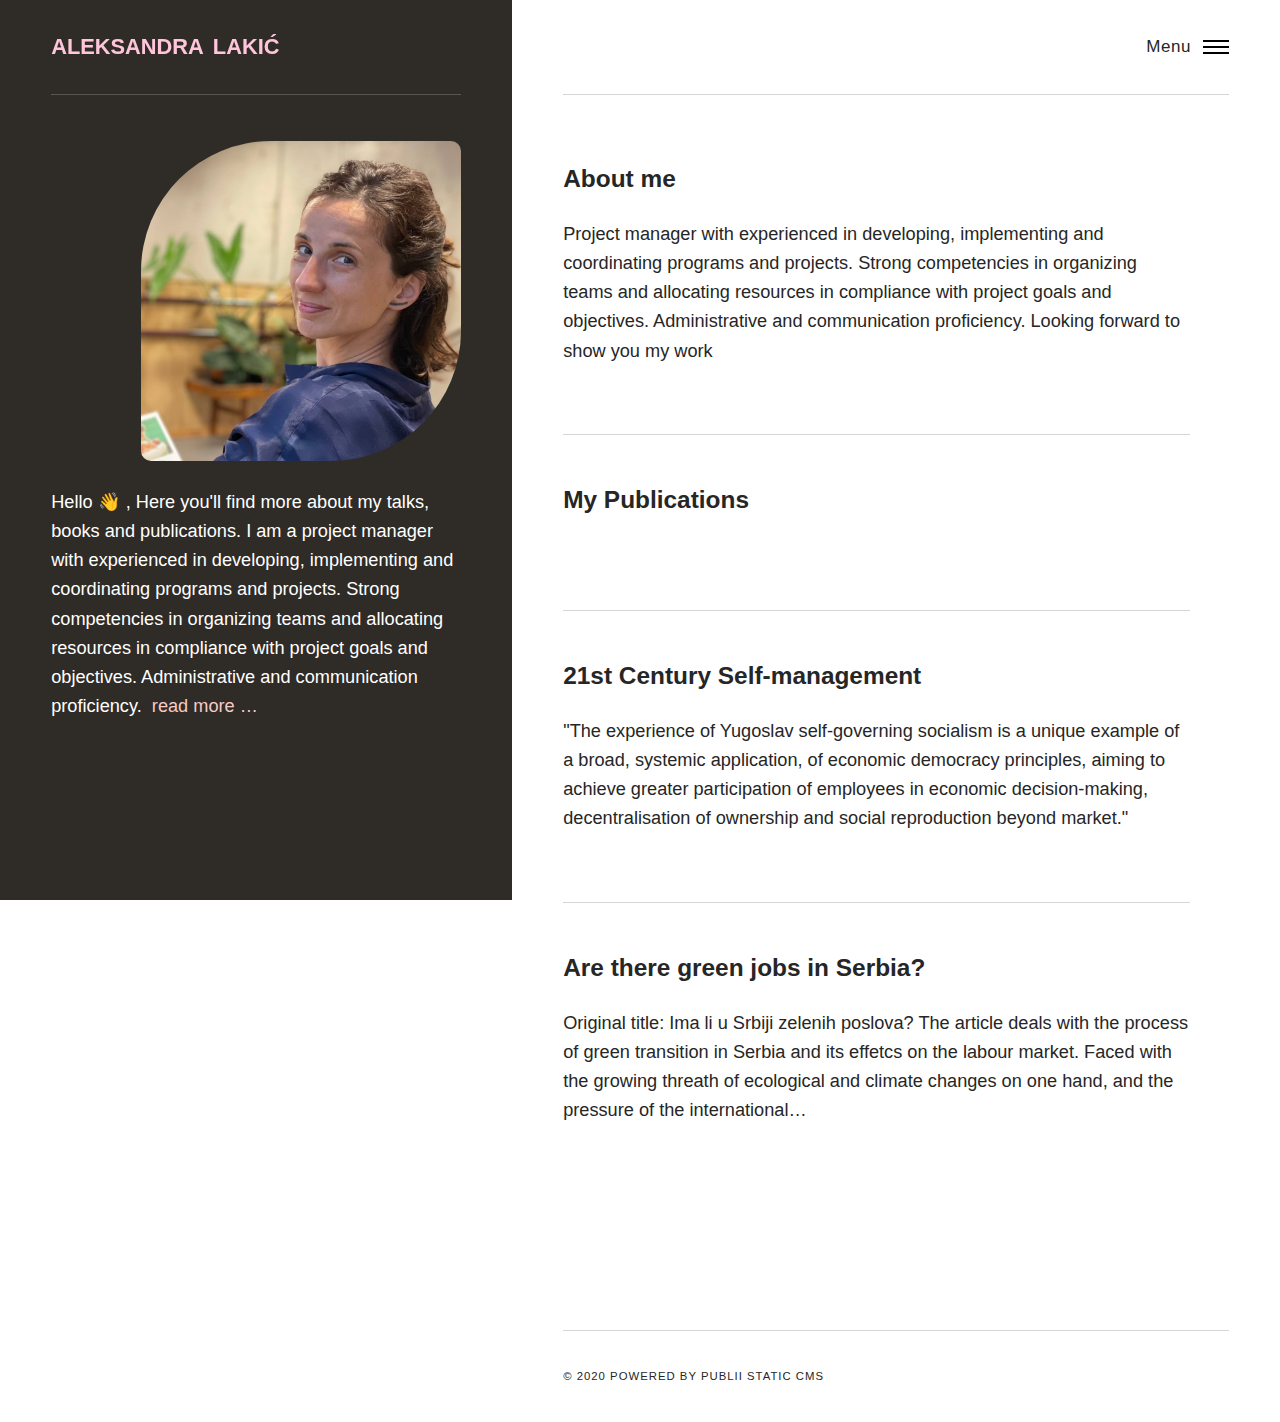
==== commit 99e10ef9: "Updated from Publii" ====
--- a/index.html
+++ b/index.html
@@ -1,4 +1,4 @@
-<!DOCTYPE html><html lang="en"><head><meta charset="utf-8"><meta http-equiv="X-UA-Compatible" content="IE=edge"><meta name="viewport" content="width=device-width,initial-scale=1"><title>Aleksandra</title><meta name="generator" content="Publii Open-Source CMS for Static Site"><link rel="canonical" href="https://alekslakic.github.io/me/"><link rel="alternate" type="application/atom+xml" href="https://alekslakic.github.io/me/feed.xml"><link rel="alternate" type="application/json" href="https://alekslakic.github.io/me/feed.json"><meta property="og:title" content="Aleksandra"><meta property="og:site_name" content="Aleksandra"><meta property="og:description" content=""><meta property="og:url" content="https://alekslakic.github.io/me/"><meta property="og:type" content="website"><style>:root{--body-font:-apple-system,BlinkMacSystemFont,"Segoe UI",Roboto,Oxygen,Ubuntu,Cantarell,"Fira Sans","Droid Sans","Helvetica Neue",Arial,sans-serif,"Apple Color Emoji","Segoe UI Emoji","Segoe UI Symbol";--heading-font:var(--body-font);--logo-font:var(--body-font);--menu-font:var(--body-font)}</style><link rel="stylesheet" href="https://alekslakic.github.io/me/assets/css/style.css?v=4151d8c3ea32267c9edd113ba95432c8"><script type="application/ld+json">{"@context":"http://schema.org","@type":"Organization","name":"Aleksandra","url":"https://alekslakic.github.io/me/"}</script></head><body><div class="container js-container"><nav class="menu"><ul class="navbar__menu"><li class="languages"><a href="https://alekslakic.github.io/sr/" target="_self">SR</a></li><li><a href="https://alekslakic.github.io/me/about-me.html" target="_self">About me</a></li><li><a href="https://alekslakic.github.io/me/tags/articles/" target="_self">Articles</a></li><li class="has-submenu"><a href="#" target="_self">Books and Publications</a><ul class="navbar__submenu"><li><a href="#" target="_self">Model of cooperative organizing according to the needs of independent workers</a></li><li><a href="#" target="_self">Second-class Workers: Forms of non-standard work in Serbia</a></li></ul></li><li><a href="#" target="_self">Talks and lectures</a></li><li><a href="#" target="_self">Contact me</a></li></ul></nav><div class="content"><header class="top"><div class="top__item"><a class="logo" href="https://alekslakic.github.io/me/">Aleksandra</a></div><div class="top__item top__item--right"><button class="menu-toggle js-menu-toggle" aria-label="Menu" aria-expanded="false"><span class="menu-toggle-box"><span class="menu-toggle-inner">Menu</span></span></button></div></header><main class="main"><div class="main__left"><figure class="hero"><img src="https://alekslakic.github.io/me/media/website/aleks4.jpeg" srcset="https://alekslakic.github.io/me/media/website/responsive/aleks4-xs.jpeg 300w, https://alekslakic.github.io/me/media/website/responsive/aleks4-sm.jpeg 480w, https://alekslakic.github.io/me/media/website/responsive/aleks4-md.jpeg 768w, https://alekslakic.github.io/me/media/website/responsive/aleks4-lg.jpeg 1024w, https://alekslakic.github.io/me/media/website/responsive/aleks4-xl.jpeg 1280w, https://alekslakic.github.io/me/media/website/responsive/aleks4-2xl.jpeg 1600w" sizes="(min-width: 61.3125em) 50vw, 100vw" loading="eager" width="1280" height="1280" alt=""></figure><header><p><img class="cv" src="aleks4.jpeg"></p><p>Hello 👋 , Here you'll find more about my talks, books and publications. I am a project manager with experienced in developing, implementing and coordinating programs and projects. Strong competencies in organizing teams and allocating resources in compliance with project goals and objectives. Administrative and communication proficiency.  <span style="color: #f8cac6;"><a href="about-me.html" style="color: #f8cac6;">read more …</a></span></p></header></div><div class="main__right feed"><div><article class="feed__item"><header><h2><a href="https://alekslakic.github.io/me/about-me.html">About me</a></h2><div class="post__meta"><time datetime="2022-05-26T17:15">May 26, 2022 </time>by <a href="https://alekslakic.github.io/me/authors/aleksandra-lakic/">Aleksandra Lakić</a></div></header><p>Project manager with experienced in developing, implementing and coordinating programs and projects. Strong competencies in organizing teams and allocating resources in compliance with project goals and objectives. Administrative and communication proficiency. Looking forward to show you my work</p></article><article class="feed__item"><header><h2><a href="https://alekslakic.github.io/me/my-publications.html">My Publications</a></h2><div class="post__meta"><time datetime="2022-05-26T16:14">May 26, 2022 </time>by <a href="https://alekslakic.github.io/me/authors/aleksandra-lakic/">Aleksandra Lakić</a></div></header><p></p></article><article class="feed__item"><header><h2><a href="https://alekslakic.github.io/me/21st-century-self-management.html">21st Century Self-management</a></h2><div class="post__meta"><time datetime="2022-05-23T21:13">May 23, 2022 </time>by <a href="https://alekslakic.github.io/me/authors/aleksandra-lakic/">Aleksandra Lakić</a></div></header><p>"The experience of Yugoslav self-governing socialism is a unique example of a broad, systemic application, of economic democracy principles, aiming to achieve greater participation of employees in economic decision-making, decentralisation of ownership and social reproduction beyond market."&nbsp;</p></article><article class="feed__item"><header><h2><a href="https://alekslakic.github.io/me/green-jobs-in-serbia.html">Green Jobs in Serbia</a></h2><div class="post__meta"><time datetime="2018-05-26T17:09">May 26, 2018 </time>by <a href="https://alekslakic.github.io/me/authors/aleksandra-lakic/">Aleksandra Lakić</a></div></header><p>Original title: Ima li u Srbiji zelenih poslova? The article deals with the process of green transition in Serbia. Faced with the growing threath of ecological and climate changes on one hand, and the insisting of both local activist groups and movements, as well as&hellip;</p></article></div></div></main><footer class="footer"><div class="footer__copyright">&copy; 2020 Powered by Publii Static CMS</div></footer></div></div><script defer="defer" src="https://alekslakic.github.io/me/assets/js/scripts.min.js?v=babd20e2a0a25821e63a0529c9feaae0"></script><script>var images = document.querySelectorAll('img[loading]');
+<!DOCTYPE html><html lang="en"><head><meta charset="utf-8"><meta http-equiv="X-UA-Compatible" content="IE=edge"><meta name="viewport" content="width=device-width,initial-scale=1"><title>Aleksandra</title><meta name="generator" content="Publii Open-Source CMS for Static Site"><link rel="canonical" href="https://alekslakic.github.io/me/"><link rel="alternate" type="application/atom+xml" href="https://alekslakic.github.io/me/feed.xml"><link rel="alternate" type="application/json" href="https://alekslakic.github.io/me/feed.json"><meta property="og:title" content="Aleksandra"><meta property="og:site_name" content="Aleksandra"><meta property="og:description" content=""><meta property="og:url" content="https://alekslakic.github.io/me/"><meta property="og:type" content="website"><style>:root{--body-font:-apple-system,BlinkMacSystemFont,"Segoe UI",Roboto,Oxygen,Ubuntu,Cantarell,"Fira Sans","Droid Sans","Helvetica Neue",Arial,sans-serif,"Apple Color Emoji","Segoe UI Emoji","Segoe UI Symbol";--heading-font:var(--body-font);--logo-font:var(--body-font);--menu-font:var(--body-font)}</style><link rel="stylesheet" href="https://alekslakic.github.io/me/assets/css/style.css?v=4151d8c3ea32267c9edd113ba95432c8"><script type="application/ld+json">{"@context":"http://schema.org","@type":"Organization","name":"Aleksandra","url":"https://alekslakic.github.io/me/"}</script></head><body><div class="container js-container"><nav class="menu"><ul class="navbar__menu"><li class="languages"><a href="https://alekslakic.github.io/sr/" target="_self">SR</a></li><li><a href="https://alekslakic.github.io/me/about-me.html" target="_self">About me</a></li><li><a href="https://alekslakic.github.io/me/tags/articles/" target="_self">Articles</a></li><li class="has-submenu"><a href="#" target="_self">Books and Publications</a><ul class="navbar__submenu"><li><a href="#" target="_self">Model of cooperative organizing according to the needs of independent workers</a></li><li><a href="#" target="_self">Second-class Workers: Forms of non-standard work in Serbia</a></li></ul></li><li><a href="#" target="_self">Talks and lectures</a></li><li><a href="#" target="_self">Contact me</a></li></ul></nav><div class="content"><header class="top"><div class="top__item"><a class="logo" href="https://alekslakic.github.io/me/">Aleksandra</a></div><div class="top__item top__item--right"><button class="menu-toggle js-menu-toggle" aria-label="Menu" aria-expanded="false"><span class="menu-toggle-box"><span class="menu-toggle-inner">Menu</span></span></button></div></header><main class="main"><div class="main__left"><figure class="hero"><img src="https://alekslakic.github.io/me/media/website/aleks4.jpeg" srcset="https://alekslakic.github.io/me/media/website/responsive/aleks4-xs.jpeg 300w, https://alekslakic.github.io/me/media/website/responsive/aleks4-sm.jpeg 480w, https://alekslakic.github.io/me/media/website/responsive/aleks4-md.jpeg 768w, https://alekslakic.github.io/me/media/website/responsive/aleks4-lg.jpeg 1024w, https://alekslakic.github.io/me/media/website/responsive/aleks4-xl.jpeg 1280w, https://alekslakic.github.io/me/media/website/responsive/aleks4-2xl.jpeg 1600w" sizes="(min-width: 61.3125em) 50vw, 100vw" loading="eager" width="1280" height="1280" alt=""></figure><header><p><img class="cv" src="aleks4.jpeg"></p><p>Hello 👋 , Here you'll find more about my talks, books and publications. I am a project manager with experienced in developing, implementing and coordinating programs and projects. Strong competencies in organizing teams and allocating resources in compliance with project goals and objectives. Administrative and communication proficiency.  <span style="color: #f8cac6;"><a href="about-me.html" style="color: #f8cac6;">read more …</a></span></p></header></div><div class="main__right feed"><div><article class="feed__item"><header><h2><a href="https://alekslakic.github.io/me/about-me.html">About me</a></h2><div class="post__meta"><time datetime="2022-05-26T17:15">May 26, 2022 </time>by <a href="https://alekslakic.github.io/me/authors/aleksandra-lakic/">Aleksandra Lakić</a></div></header><p>Project manager with experienced in developing, implementing and coordinating programs and projects. Strong competencies in organizing teams and allocating resources in compliance with project goals and objectives. Administrative and communication proficiency. Looking forward to show you my work</p></article><article class="feed__item"><header><h2><a href="https://alekslakic.github.io/me/my-publications.html">My Publications</a></h2><div class="post__meta"><time datetime="2022-05-26T16:14">May 26, 2022 </time>by <a href="https://alekslakic.github.io/me/authors/aleksandra-lakic/">Aleksandra Lakić</a></div></header><p></p></article><article class="feed__item"><header><h2><a href="https://alekslakic.github.io/me/21st-century-self-management.html">21st Century Self-management</a></h2><div class="post__meta"><time datetime="2022-05-23T21:13">May 23, 2022 </time>by <a href="https://alekslakic.github.io/me/authors/aleksandra-lakic/">Aleksandra Lakić</a></div></header><p>"The experience of Yugoslav self-governing socialism is a unique example of a broad, systemic application, of economic democracy principles, aiming to achieve greater participation of employees in economic decision-making, decentralisation of ownership and social reproduction beyond market."&nbsp;</p></article><article class="feed__item"><header><h2><a href="https://alekslakic.github.io/me/green-jobs-in-serbia.html">Are there green jobs in Serbia?</a></h2><div class="post__meta"><time datetime="2018-05-26T17:09">May 26, 2018 </time>by <a href="https://alekslakic.github.io/me/authors/aleksandra-lakic/">Aleksandra Lakić</a></div></header><p>Original title: Ima li u Srbiji zelenih poslova? The article deals with the process of green transition in Serbia and its effetcs on the labour market. Faced with the growing threath of ecological and climate changes on one hand, and the pressure of the international&hellip;</p></article></div></div></main><footer class="footer"><div class="footer__copyright">&copy; 2020 Powered by Publii Static CMS</div></footer></div></div><script defer="defer" src="https://alekslakic.github.io/me/assets/js/scripts.min.js?v=babd20e2a0a25821e63a0529c9feaae0"></script><script>var images = document.querySelectorAll('img[loading]');
 
         for (var i = 0; i < images.length; i++) {
             if (images[i].complete) {
